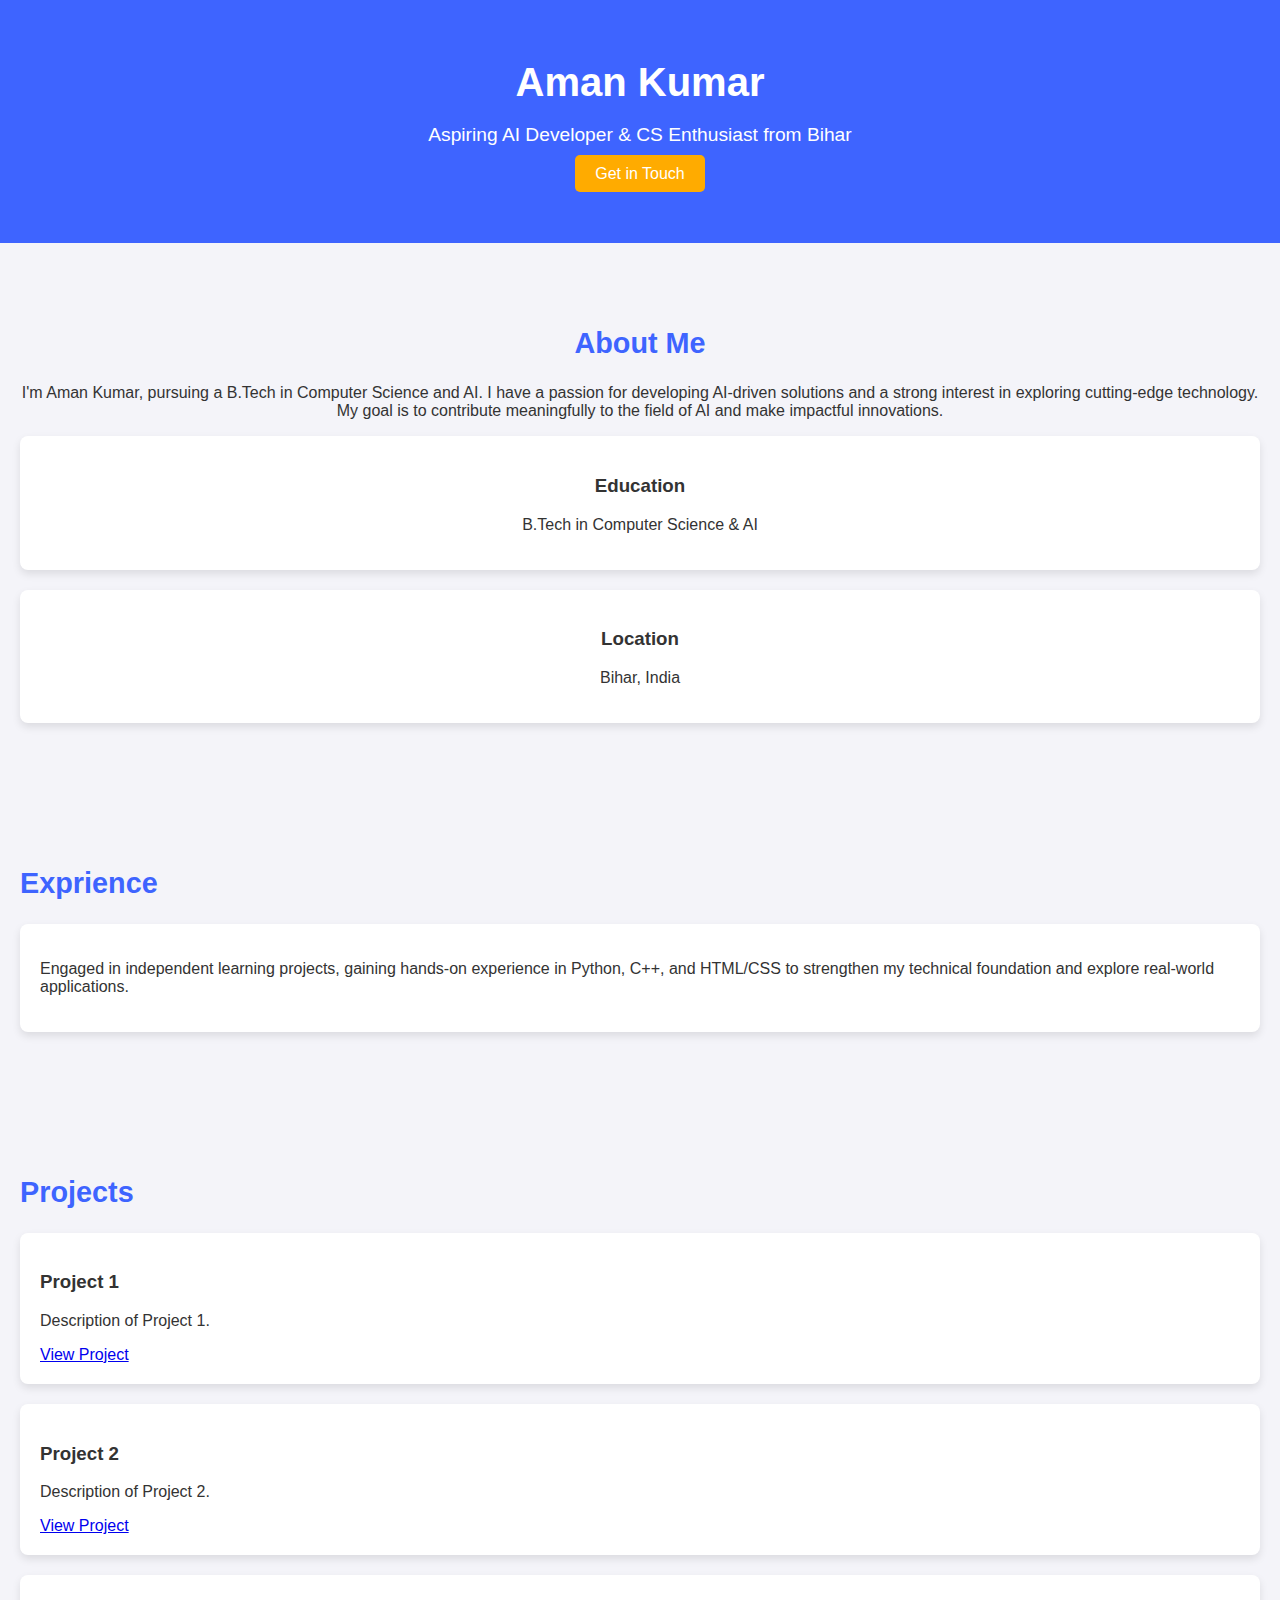
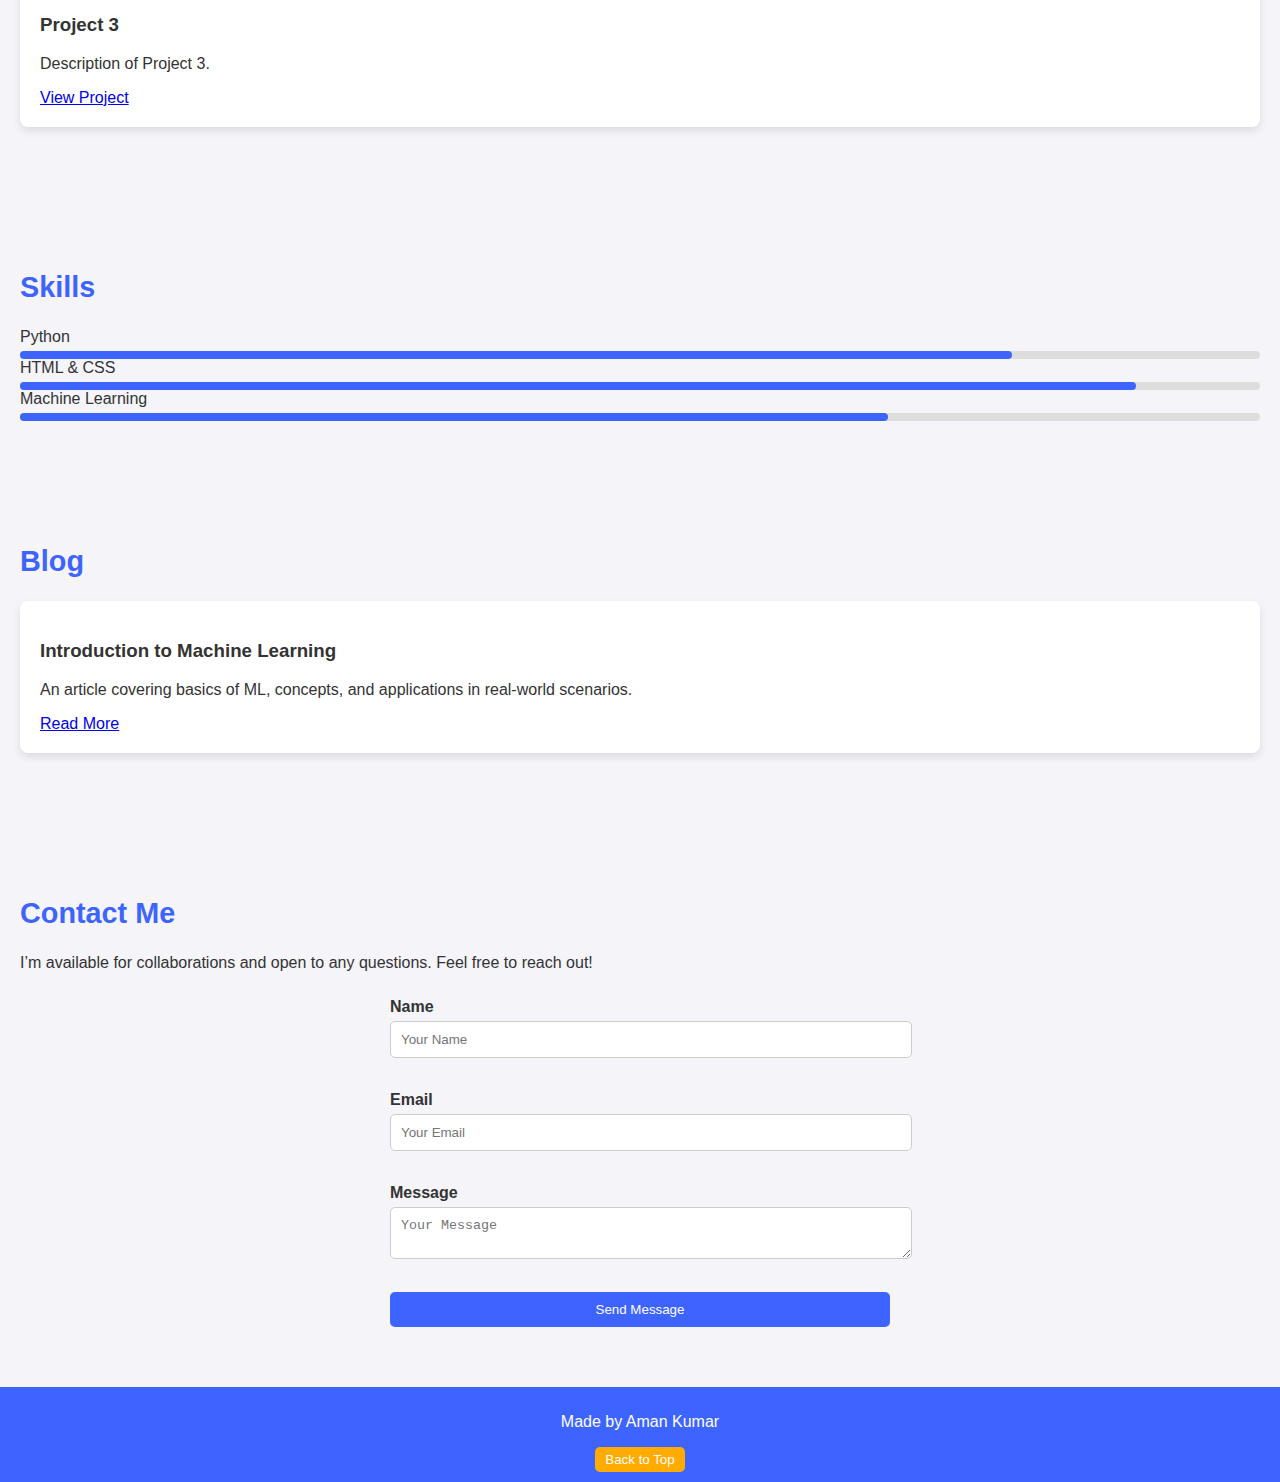
==== portfolio.html @ 76b08f13 "Add files via upload" ====
<!DOCTYPE html>
<html lang="en">
<head>
  <meta charset="UTF-8">
  <meta name="viewport" content="width=device-width, initial-scale=1.0">
  <title>Aman Kumar's Portfolio</title>
  <link rel="stylesheet" href="portfolio.css">
</head>
<body>

  <!-- Header Section -->
  <header id="header">
    <div class="header-content">
      <h1>Aman Kumar</h1>
      <p>Aspiring AI Developer & CS Enthusiast from Bihar</p>
      <a href="#contact" class="button">Get in Touch</a>
    </div>
  </header>

  <!-- About Me Section (Centered) -->
  <section id="about" class="center-content">
    <h2>About Me</h2>
    <p>I'm Aman Kumar, pursuing a B.Tech in Computer Science and AI. I have a passion for developing AI-driven solutions and a strong interest in exploring cutting-edge technology. My goal is to contribute meaningfully to the field of AI and make impactful innovations.</p>
    <div class="about-cards">
      <div class="card">
        <h3>Education</h3>
        <p>B.Tech in Computer Science & AI</p>
      </div>
      <div class="card">
        <h3>Location</h3>
        <p>Bihar, India</p>
      </div>
    </div>
  </section>

  <!-- Personal Projects and Learning Section -->
  <section id="experience">
    <h2>Exprience</h2>
    <div class="experience-card">
      <p>Engaged in independent learning projects, gaining hands-on experience in Python, C++, and HTML/CSS to strengthen my technical foundation and explore real-world applications.</p>
    </div>
  </section>

  <!-- Projects Section -->
  <section id="projects">
    <h2>Projects</h2>
    <div class="project">
      <h3>Project 1</h3>
      <p>Description of Project 1.</p>
      <a href="#" class="button">View Project</a>
    </div>
    <div class="project">
      <h3>Project 2</h3>
      <p>Description of Project 2.</p>
      <a href="#" class="button">View Project</a>
    </div>
    <div class="project">
      <h3>Project 3</h3>
      <p>Description of Project 3.</p>
      <a href="#" class="button">View Project</a>
    </div>
  </section>

  <!-- Skills Section -->
  <section id="skills">
    <h2>Skills</h2>
    <div class="skill">
      <span>Python</span>
      <div class="progress-bar"><div style="width: 80%;"></div></div>
    </div>
    <div class="skill">
      <span>HTML & CSS</span>
      <div class="progress-bar"><div style="width: 90%;"></div></div>
    </div>
    <div class="skill">
      <span>Machine Learning</span>
      <div class="progress-bar"><div style="width: 70%;"></div></div>
    </div>
  </section>

  <!-- Blog Section -->
  <section id="blog">
    <h2>Blog</h2>
    <div class="blog-card">
      <h3>Introduction to Machine Learning</h3>
      <p>An article covering basics of ML, concepts, and applications in real-world scenarios.</p>
      <a href="#" class="button">Read More</a>
    </div>
  </section>

  <!-- Contact Me Section (Enhanced) -->
  <section id="contact">
    <h2>Contact Me</h2>
    <p>I’m available for collaborations and open to any questions. Feel free to reach out!</p>
    <form>
      <label>Name</label>
      <input type="text" placeholder="Your Name" required><br>
      <label>Email</label>
      <input type="email" placeholder="Your Email" required><br>
      <label>Message</label>
      <textarea placeholder="Your Message" required></textarea><br>
      <button type="submit">Send Message</button>
    </form>
  </section>

  <footer>
    <p>Made by Aman Kumar</p>
    <button onclick="scrollToTop()">Back to Top</button>
  </footer>

</body>
</html>
---- portfolio.css ----
/* General styling */
body {
    font-family: Arial, sans-serif;
    margin: 0;
    padding: 0;
    background-color: #f4f4f9;
    color: #333;
  }
  
  /* Header styling */
  #header {
    background-color: #3e64ff;
    color: white;
    padding: 60px 20px;
    text-align: center;
  }
  .header-content h1 {
    margin: 0;
    font-size: 2.5em;
  }
  .header-content p {
    font-size: 1.2em;
  }
  .header-content .button {
    background-color: #ffab00;
    color: white;
    padding: 10px 20px;
    border-radius: 5px;
    text-decoration: none;
  }
  
  /* Centered content for About Me */
  .center-content {
    text-align: center;
  }
  
  /* Section styling */
  section {
    padding: 40px 20px;
    margin: 20px 0;
  }
  section h2 {
    font-size: 1.8em;
    color: #3e64ff;
  }
  .card, .experience-card, .project, .blog-card {
    background-color: #ffffff;
    border-radius: 8px;
    padding: 20px;
    box-shadow: 0 4px 8px rgba(0, 0, 0, 0.1);
    margin-bottom: 20px;
  }
  
  /* Progress bars */
  .progress-bar {
    background-color: #ddd;
    height: 8px;
    border-radius: 4px;
    margin-top: 5px;
  }
  .progress-bar div {
    background-color: #3e64ff;
    height: 100%;
    border-radius: 4px;
  }
  
  /* Contact section styling */
  #contact form {
    max-width: 500px;
    margin: 0 auto;
    display: flex;
    flex-direction: column;
  }
  #contact form label {
    font-weight: bold;
    margin-top: 10px;
  }
  #contact form input,
  #contact form textarea {
    width: 100%;
    padding: 10px;
    margin: 5px 0;
    border: 1px solid #ccc;
    border-radius: 5px;
  }
  #contact form button {
    background-color: #3e64ff;
    color: white;
    border: none;
    padding: 10px;
    border-radius: 5px;
    cursor: pointer;
    margin-top: 10px;
  }
  
  /* Footer styling */
  footer {
    background-color: #3e64ff;
    color: white;
    text-align: center;
    padding: 10px;
  }
  footer button {
    background-color: #ffab00;
    border: none;
    color: white;
    padding: 5px 10px;
    cursor: pointer;
    border-radius: 5px;
  }
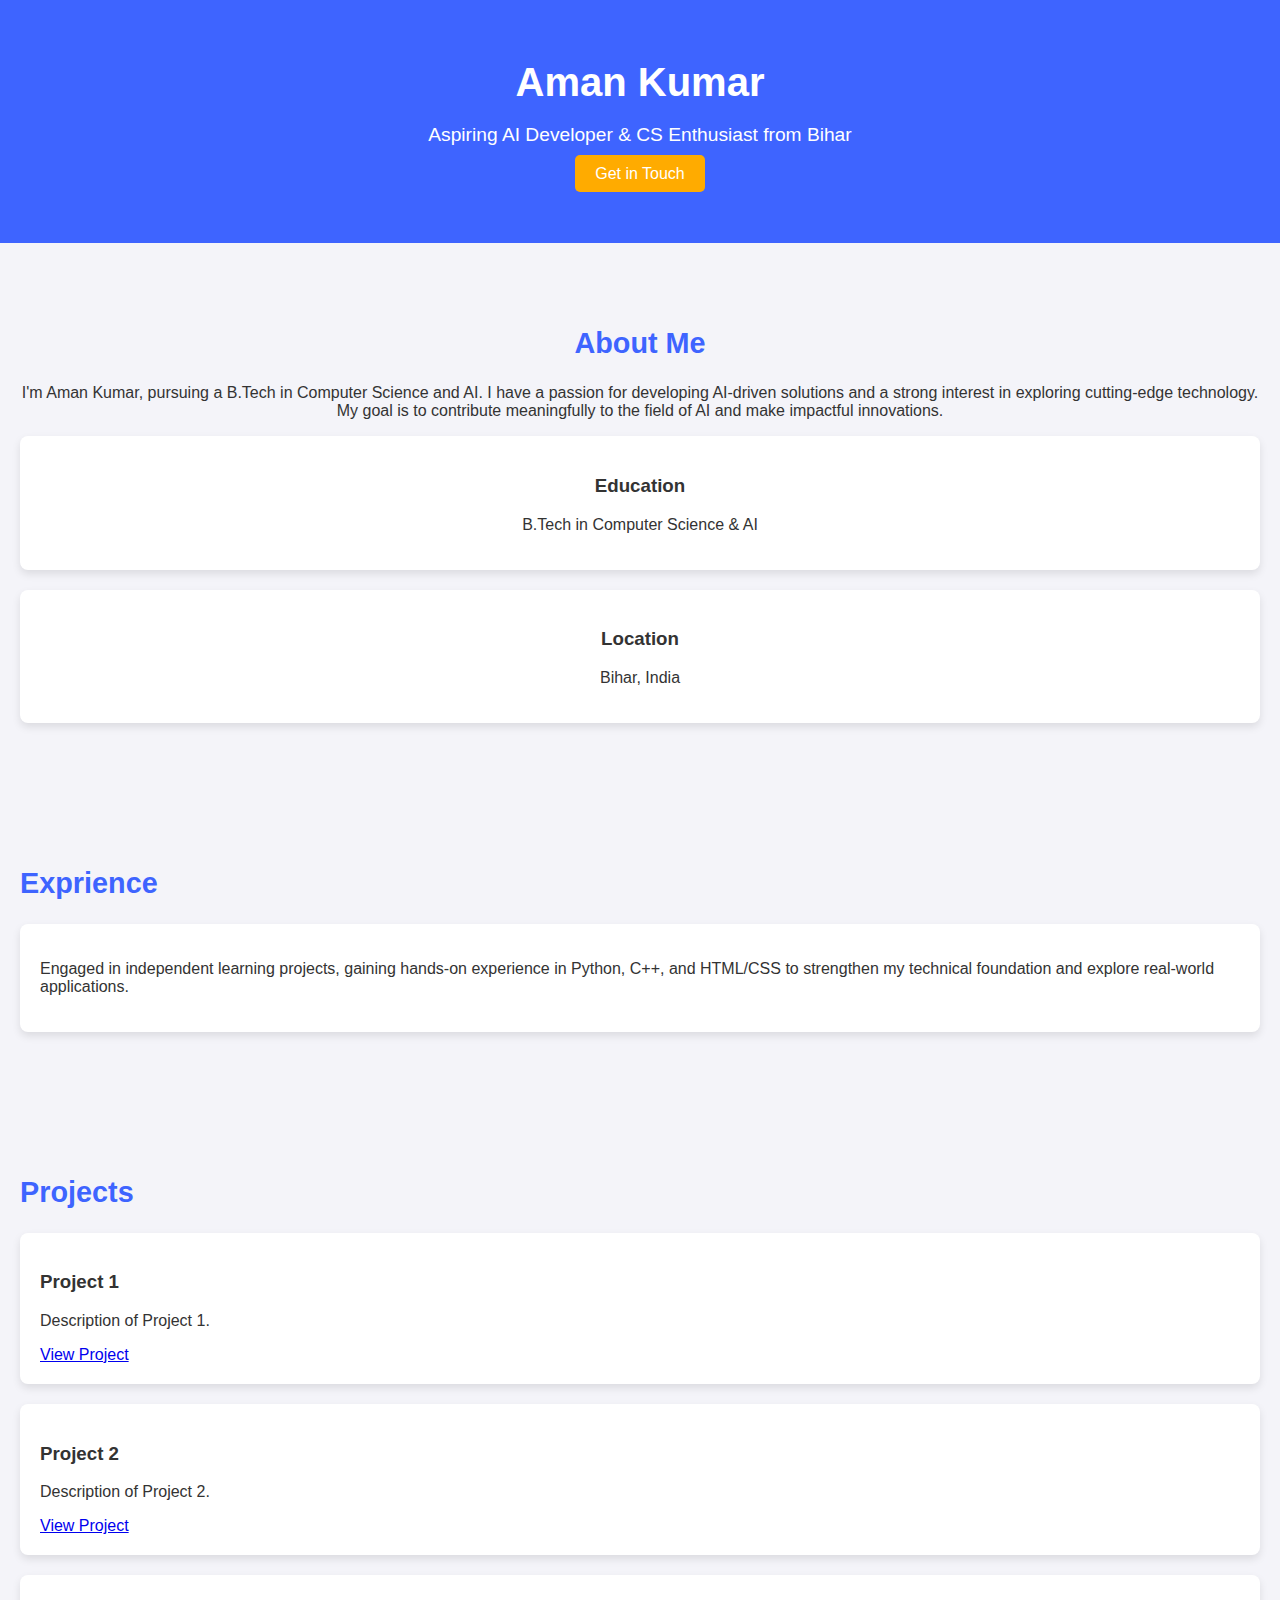
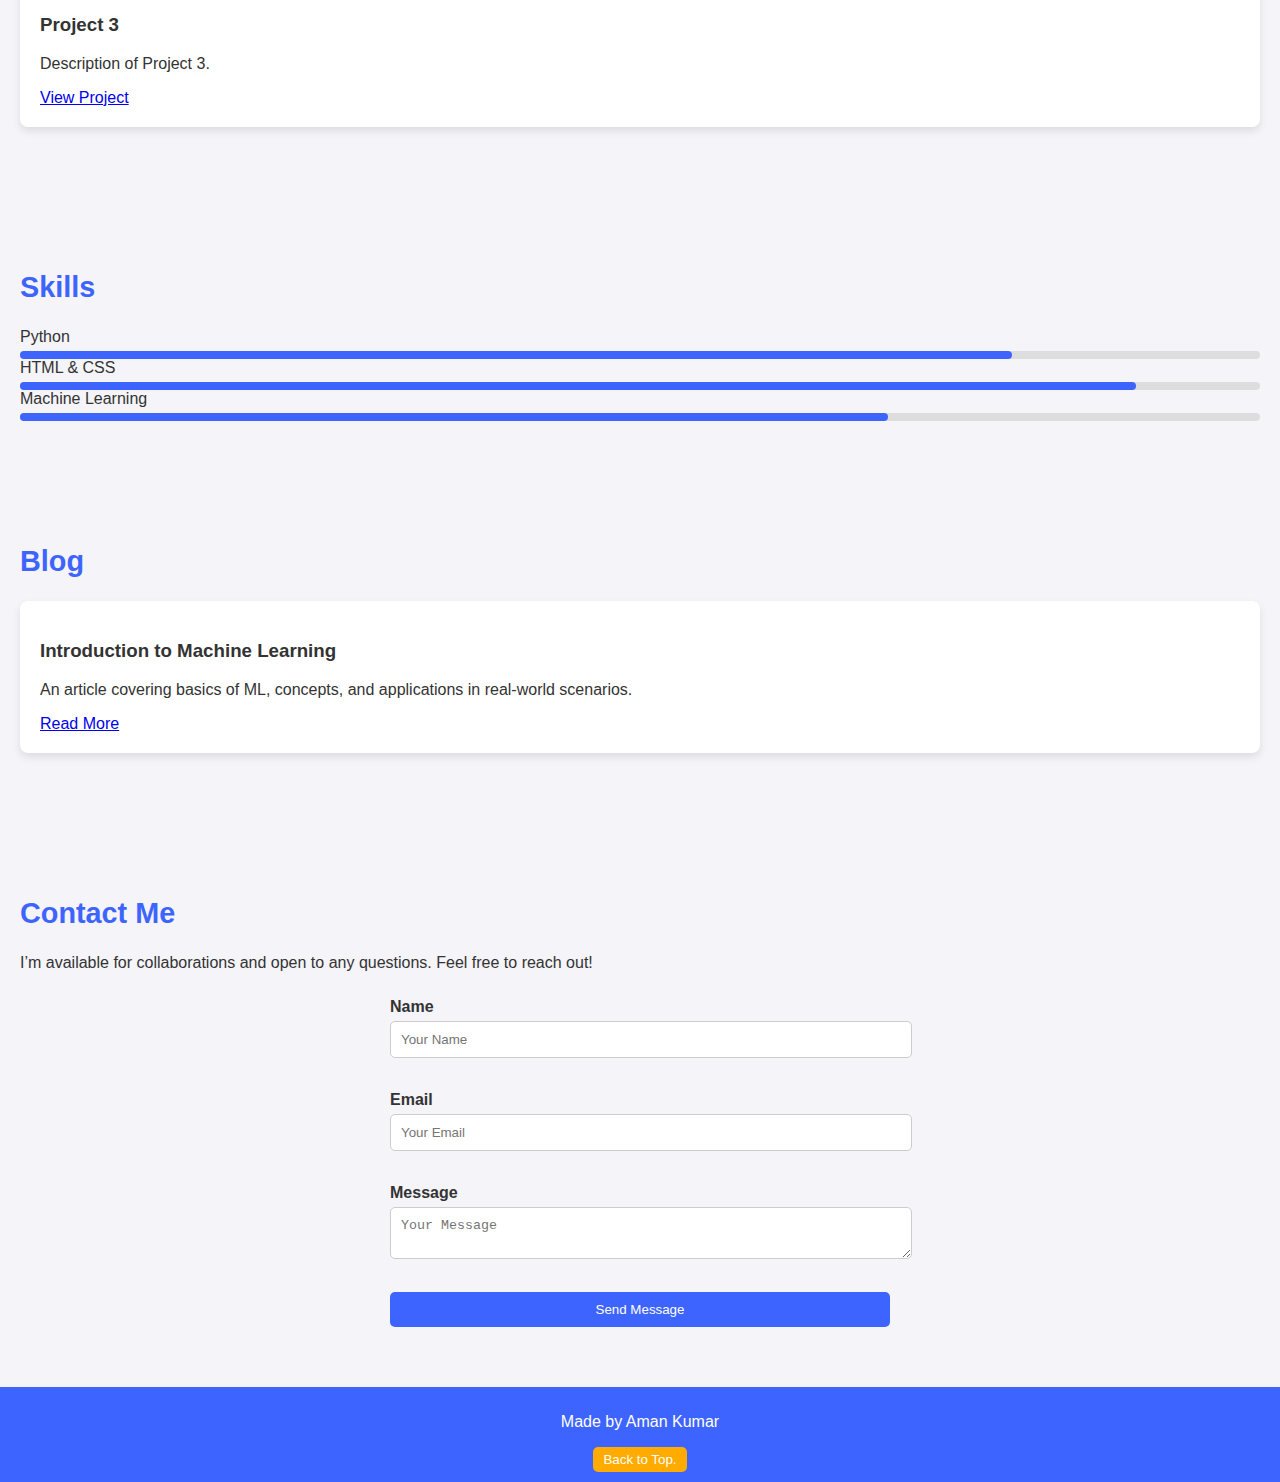
==== commit 40e06116: "This is my new message" ====
--- a/portfolio.html
+++ b/portfolio.html
@@ -105,7 +105,7 @@
 
   <footer>
     <p>Made by Aman Kumar</p>
-    <button onclick="scrollToTop()">Back to Top</button>
+    <button onclick="scrollToTop()">Back to Top.</button>
   </footer>
 
 </body>
